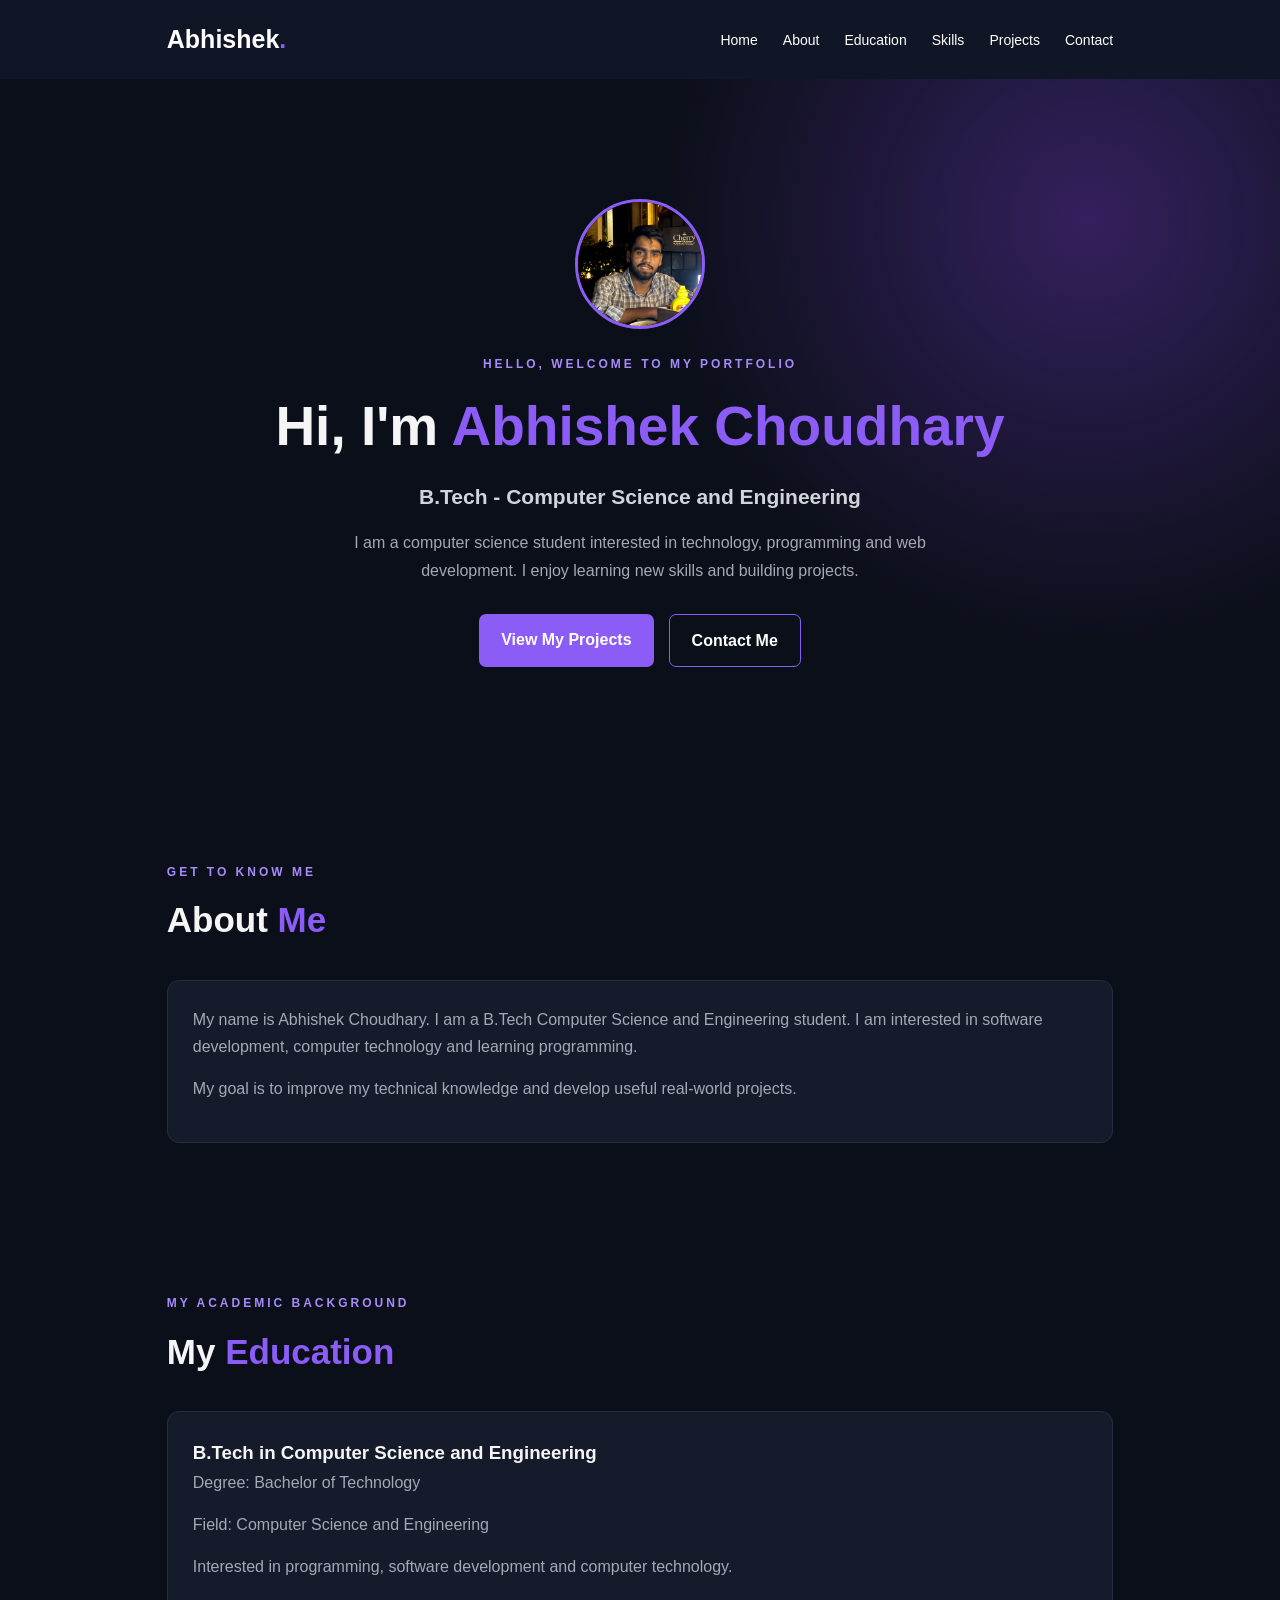
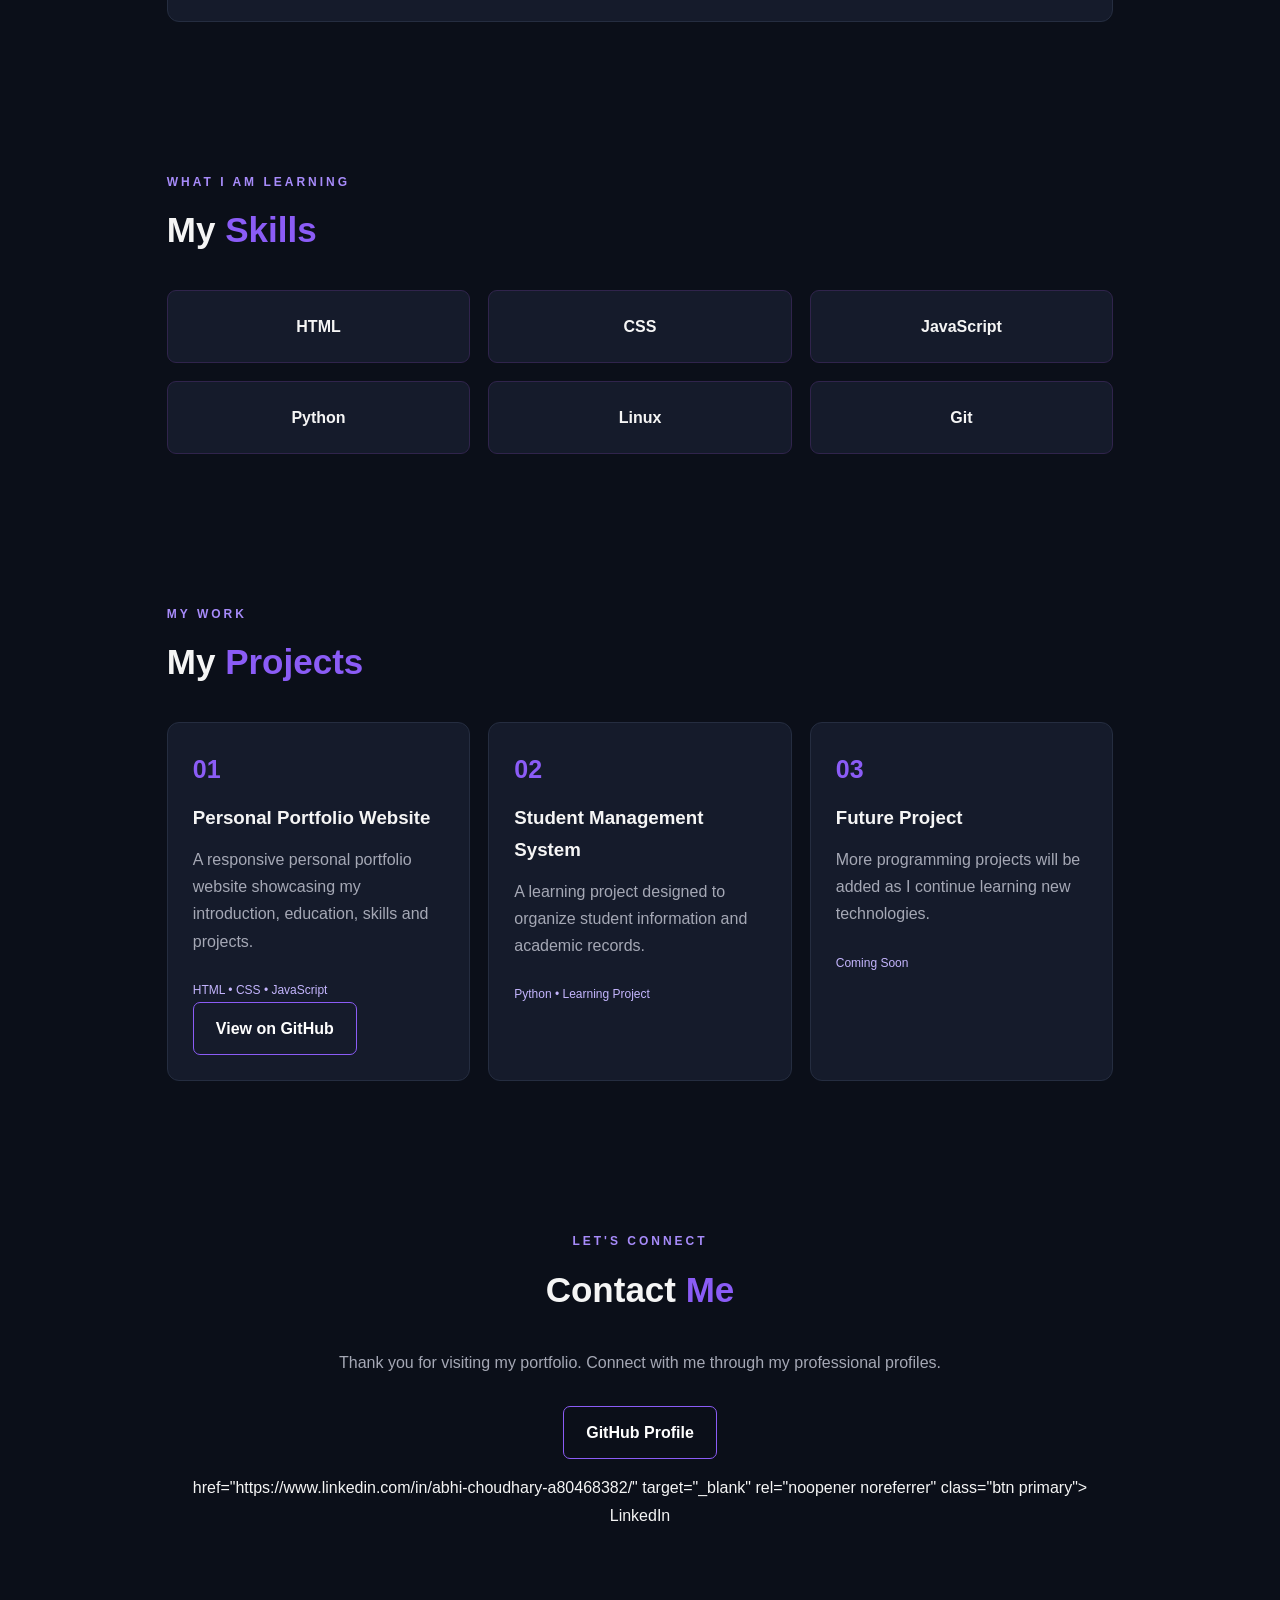
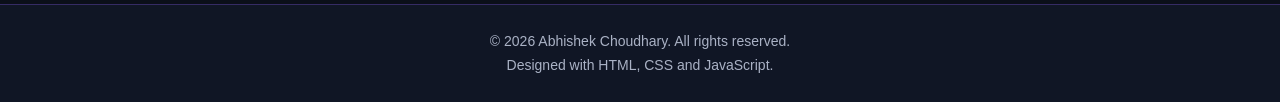
==== index.html @ 9fe81f59 "Initial portfolio website" ====
<!DOCTYPE html>
<html lang="en">
<head>
    <meta charset="UTF-8">
    <meta name="viewport" content="width=device-width, initial-scale=1.0">
    <meta name="description" content="Personal portfolio of Abhishek Choudhary, showcasing skills and projects.">
    <title>Abhishek Choudhary | Portfolio</title> 
   <link rel="stylesheet" href="style.css">
<link rel="icon" type="image/png" href="profile.jpg">
</head>
<body>

    <header>
        <nav class="navbar">
            <a href="#home" class="logo">Abhishek<span>.</span></a>

            <button class="menu-btn" id="menuBtn" aria-label="Toggle navigation">
                ☰
            </button>

            <ul class="nav-links" id="navLinks">
                <li><a href="#home">Home</a></li>
                <li><a href="#about">About</a></li>
            <li><a href="#education">Education</a></li>
                <li><a href="#skills">Skills</a></li>
                <li><a href="#projects">Projects</a></li>
                <li><a href="#contact">Contact</a></li>
            </ul>
        </nav>
    </header>

    <main>
        <section class="hero" id="home">
            <div class="hero-content">
    <img src="profile.jpg" alt="Abhishek Profile Photo" class="profile-img">
                <p class="intro">HELLO, WELCOME TO MY PORTFOLIO</p>
                <h1>Hi, I'm <span>Abhishek Choudhary</span></h1>
                <h2>B.Tech - Computer Science and Engineering</h2>
                <p class="hero-description">
                    I am a computer science student interested in
                    technology, programming and web development.
                    I enjoy learning new skills and building projects.
                </p>

                <div class="hero-buttons">
                    <a href="#projects" class="btn primary">View My Projects</a>
                    <a href="#contact" class="btn secondary">Contact Me</a>
                </div>
            </div>
        </section>

        <section class="section" id="about">
            <p class="section-label">GET TO KNOW ME</p>
            <h2>About <span>Me</span></h2>
            <div class="about-card">
                <p>
                    My name is Abhishek Choudhary. I am a B.Tech
                    Computer Science and Engineering student.
                    I am interested in software development,
                    computer technology and learning programming.
                </p>
                <p>
                    My goal is to improve my technical knowledge
                    and develop useful real-world projects.
                </p>
            </div>
        </section>
<section class="section" id="education">
    <p class="section-label">MY ACADEMIC BACKGROUND</p>
    <h2>My <span>Education</span></h2>

    <div class="about-card">
        <h3>B.Tech in Computer Science and Engineering</h3>
        <p>Degree: Bachelor of Technology</p>
        <p>Field: Computer Science and Engineering</p>
        <p>
            Interested in programming, software development
            and computer technology.
        </p>
    </div>
</section>
        <section class="section" id="skills">
            <p class="section-label">WHAT I AM LEARNING</p>
            <h2>My <span>Skills</span></h2>

            <div class="skills-grid">
                <div class="skill">HTML</div>
                <div class="skill">CSS</div>
                <div class="skill">JavaScript</div>
                <div class="skill">Python</div>
                <div class="skill">Linux</div>
                <div class="skill">Git</div>
            </div>
        </section>

        
<section class="section" id="projects">
    <p class="section-label">MY WORK</p>
    <h2>My <span>Projects</span></h2>

    <div class="projects-grid">

        <article class="project-card">
            <div class="project-number">01</div>
            <h3>Personal Portfolio Website</h3>
            <p>
                A responsive personal portfolio website
                showcasing my introduction, education,
                skills and projects.
            </p>
            <span class="tag">HTML • CSS • JavaScript</span>
<a href="https://github.com/Abhishek27-nov"
   target="_blank"
   class="btn secondary">
   View on GitHub
</a>
        </article>


        <article class="project-card">
            <div class="project-number">02</div>
            <h3>Student Management System</h3>
            <p>
                A learning project designed to organize
                student information and academic records.
            </p>
            <span class="tag">Python • Learning Project</span>
        </article>

        <article class="project-card">
            <div class="project-number">03</div>
            <h3>Future Project</h3>
            <p>
                More programming projects will be added
                as I continue learning new technologies.
            </p>
            <span class="tag">Coming Soon</span>
        </article>

    </div>
</section>


                
                  
        <section class="section contact" id="contact">
            <p class="section-label">LET'S CONNECT</p>
            <h2>Contact <span>Me</span></h2>
          <p>
    Thank you for visiting my portfolio.
    Connect with me through my professional profiles.
</p>

<div class="hero-buttons">
    <a href="https://github.com/Abhishek27-nov"
       target="_blank"
       rel="noopener noreferrer"
       class="btn secondary">
       GitHub Profile
    </a>

    <a> href="https://www.linkedin.com/in/abhi-choudhary-a80468382/"
       target="_blank"
       rel="noopener noreferrer"
       class="btn primary">
       LinkedIn
    </a>
</div>
        </section>
    </main>

  <footer>
    <p>© <span id="year"></span> Abhishek Choudhary. All rights reserved.</p>
    <p>Designed with HTML, CSS and JavaScript.</p>
</footer>

    <script src="script.js"></script>
</body>
</html>
---- style.css ----
* {
    margin: 0;
    padding: 0;
    box-sizing: border-box;
}

html {
    scroll-behavior: smooth;
}

body {
    background: #0b0f19;
    color: #f5f5f5;
    font-family: Arial, sans-serif;
    line-height: 1.7;
}

:root {
    --accent: #8b5cf6;
    --muted: #a5a8b5;
    --card: #151b2b;
}

header {
    background: #101625;
    position: sticky;
    top: 0;
    z-index: 10;
}

.navbar {
    max-width: 1100px;
    margin: auto;
    padding: 18px 6%;
    display: flex;
    justify-content: space-between;
    align-items: center;
}

.logo {
    font-size: 25px;
    font-weight: bold;
    color: white;
    text-decoration: none;
}

.logo span,
h1 span,
h2 span {
    color: var(--accent);
}

.nav-links {
    display: flex;
    gap: 25px;
    list-style: none;
}

.nav-links a {
    color: white;
    text-decoration: none;
    font-size: 14px;
}

.nav-links a:hover {
    color: var(--accent);
}

.menu-btn {
    display: none;
    color: white;
    background: none;
    border: none;
    font-size: 25px;
}

.hero {
    min-height: 540px;
    padding: 100px 8%;
    display: flex;
    align-items: center;
    background:
        radial-gradient(circle at 85% 20%, #34205d 0%, transparent 35%),
        #0b0f19;
}

.hero-content {
    max-width: 850px;
    margin: auto;
}

.intro,
.section-label {
    color: #a78bfa;
    letter-spacing: 3px;
    font-size: 12px;
    font-weight: bold;
}

.hero h1 {
    font-size: clamp(34px, 7vw, 55px);
    line-height: 1.25;
    margin: 18px 0;
}

.hero h2 {
    font-size: 21px;
    color: #d1d5db;
    margin-bottom: 15px;
}

.hero-description {
    color: var(--muted);
    max-width: 600px;
}

.hero-buttons {
    display: flex;
    flex-wrap: wrap;
    gap: 15px;
    margin-top: 30px;
}

.btn {
    padding: 12px 22px;
    border-radius: 7px;
    text-decoration: none;
    display: inline-block;
    font-weight: bold;
    transition: 0.3s;
}

.primary {
    background: var(--accent);
    color: white;
}

.secondary {
    border: 1px solid var(--accent);
    color: white;
}

.btn:hover {
    transform: translateY(-3px);
    opacity: 0.85;
}

.section {
    max-width: 1100px;
    margin: auto;
    padding: 75px 6%;
}

.section h2 {
    font-size: 35px;
    margin: 8px 0 30px;
}

.about-card,
.project-card {
    background: var(--card);
    padding: 25px;
    border: 1px solid #252d40;
    border-radius: 12px;
}

.about-card p {
    color: var(--muted);
    margin-bottom: 15px;
}

.skills-grid,
.projects-grid {
    display: grid;
    grid-template-columns: repeat(3, 1fr);
    gap: 18px;
}

.skill {
    padding: 22px;
    text-align: center;
    border: 1px solid #30244c;
    background: var(--card);
    border-radius: 9px;
    font-weight: bold;
}

.skill,
.project-card {
    transition: transform 0.3s ease, box-shadow 0.3s ease;
}

.skill:hover,
.project-card:hover {
    border-color: var(--accent);
    transform: translateY(-8px);
    box-shadow: 0 10px 30px rgba(139, 92, 246, 0.2);
}

.project-number {
    color: var(--accent);
    font-size: 25px;
    font-weight: bold;
}

.project-card h3 {
    margin: 12px 0;
}

.project-card p {
    color: var(--muted);
    margin-bottom: 20px;
}

.tag {
    color: #c4b5fd;
    font-size: 12px;
}

.contact {
    text-align: center;
}

.contact p:not(.section-label) {
    color: var(--muted);
    margin-bottom: 25px;
}

footer {
    text-align: center;
    padding: 25px 10px;
    background: #101625;
    color: var(--muted);
    font-size: 13px;
}

@media (max-width: 650px) {
    .menu-btn {
        display: block;
    }

    .nav-links {
        display: none;
        position: absolute;
        top: 65px;
        left: 0;
        width: 100%;
        background: #101625;
        flex-direction: column;
        padding: 20px 6%;
        gap: 15px;
    }

    .nav-links.active {
        display: flex;
    }

    .hero {
        padding: 75px 7%;
        min-height: 500px;
    }

    .hero h2 {
        font-size: 17px;
    }

    .section {
        padding: 55px 7%;
    }

    .skills-grid,
    .projects-grid {
        grid-template-columns: 1fr;
    }
}
/* Profile photo */
.profile-img {
    display: block;
    width: 130px;
    height: 130px;
    border-radius: 50%;
    object-fit: cover;
    border: 3px solid #8b5cf6;
    margin: 0 auto 25px;
}

/* Hero alignment */
.hero-content {
    width: 100%;
    max-width: 850px;
    margin: auto;
    display: flex;
    flex-direction: column;
    align-items: center;
    justify-content: center;
    text-align: center;
    padding: 20px;
}

.hero-content h1,
.hero-content h2,
.hero-content p {
    text-align: center;
}

.hero-buttons {
    justify-content: center;
}
html {
    scroll-behavior: smooth;
}

@media (max-width: 650px) {
    .hero {
        padding: 70px 5%;
        min-height: auto;
    }

    .hero-content h1 {
        font-size: 30px;
    }

    .hero-content h2 {
        font-size: 19px;
    }

    .section {
        padding: 50px 5%;
    }

    .section h2 {
        font-size: 28px;
    }

    .profile-img {
        width: 115px;
        height: 115px;
    }
}
html {
    scroll-behavior: smooth;
}
.project-card {
    transition: transform 0.3s ease, box-shadow 0.3s ease;
}

.project-card:hover {
    transform: translateY(-6px);
    box-shadow: 0 10px 25px rgba(139, 92, 246, 0.2);
}
.profile-img {
    transition: transform 0.4s ease, box-shadow 0.4s ease;
}

.profile-img:hover {
    transform: scale(1.05);
    box-shadow: 0 0 25px rgba(139, 92, 246, 0.5);
}
footer {
    border-top: 1px solid rgba(139, 92, 246, 0.3);
    padding: 25px 6%;
    text-align: center;
    color: #aab2c5;
    font-size: 14px;
}
.nav-links a {
    transition: color 0.3s ease;
}

.nav-links a:hover {
    color: var(--accent);
}
.skill {
    transition: transform 0.3s ease, box-shadow 0.3s ease;
    cursor: pointer;
}

.skill:hover {
    transform: translateY(-5px);
    box-shadow: 0 8px 18px rgba(139, 92, 246, 0.25);
}
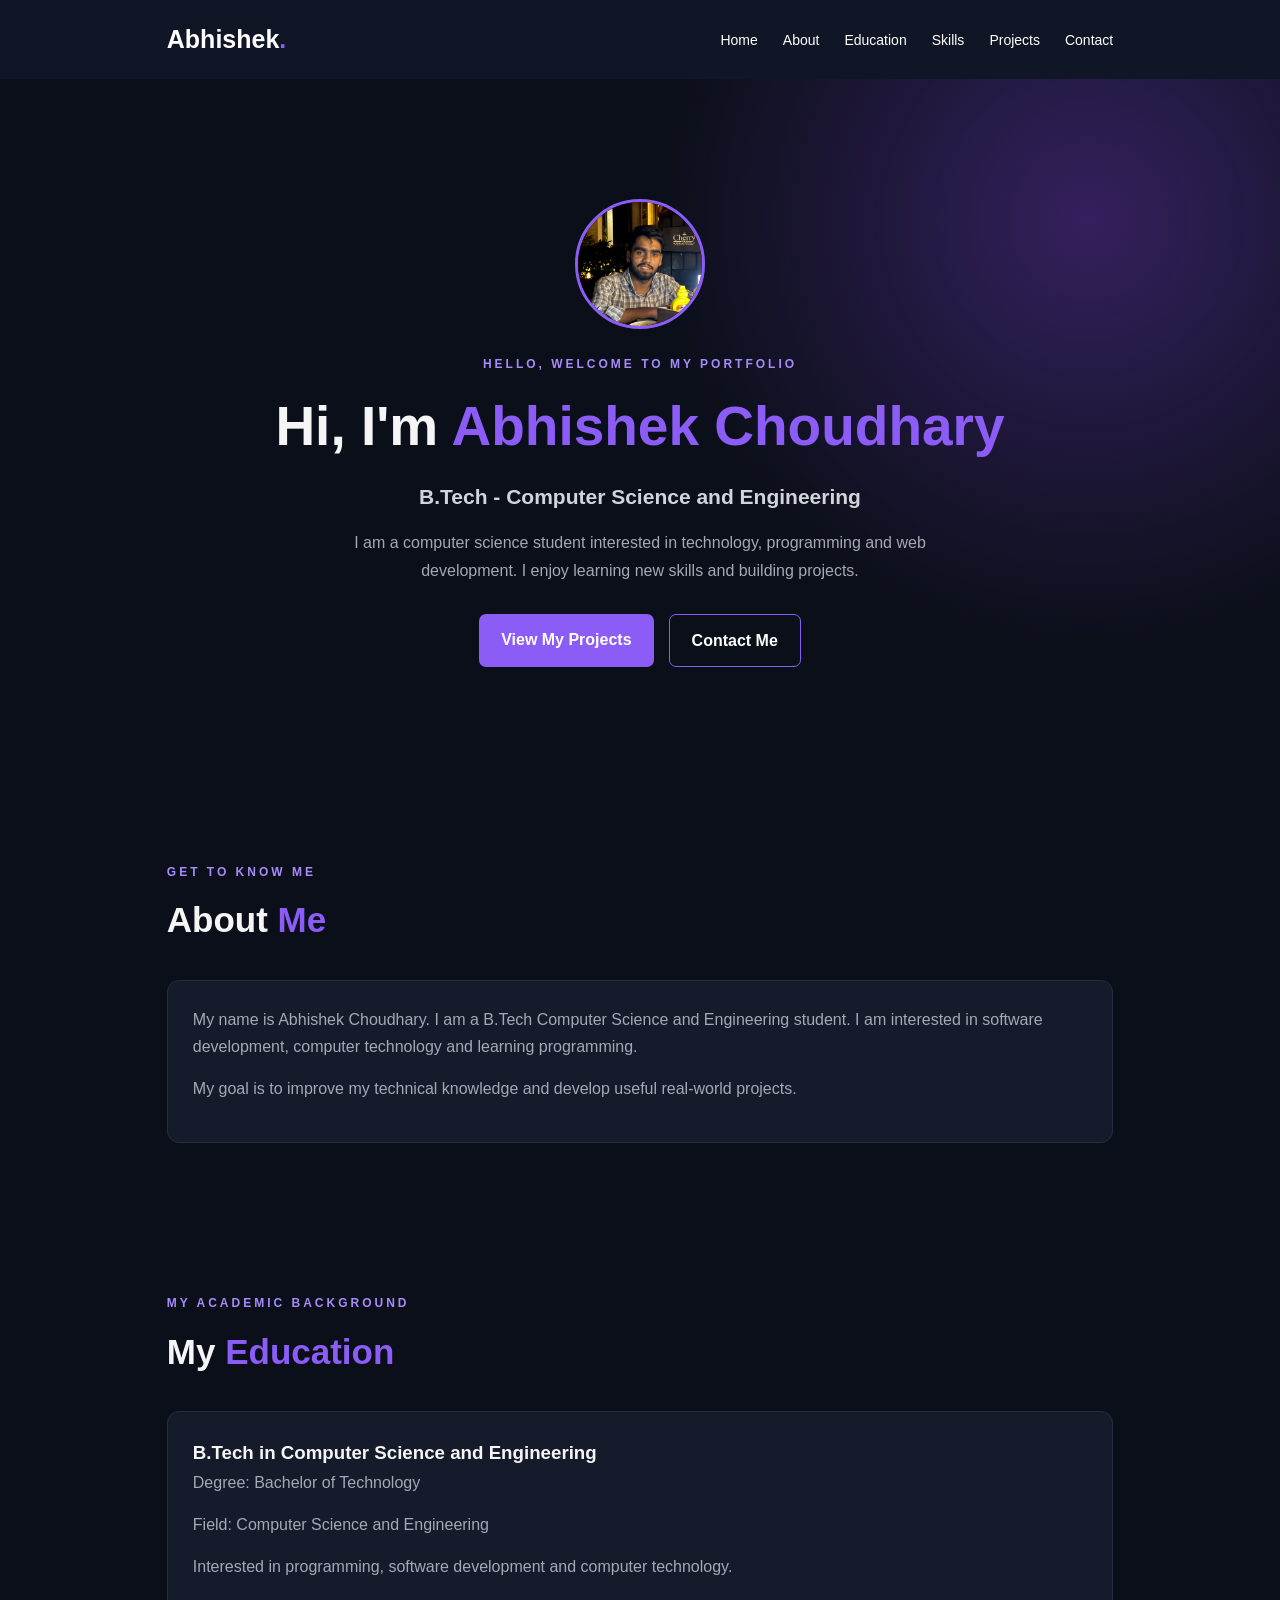
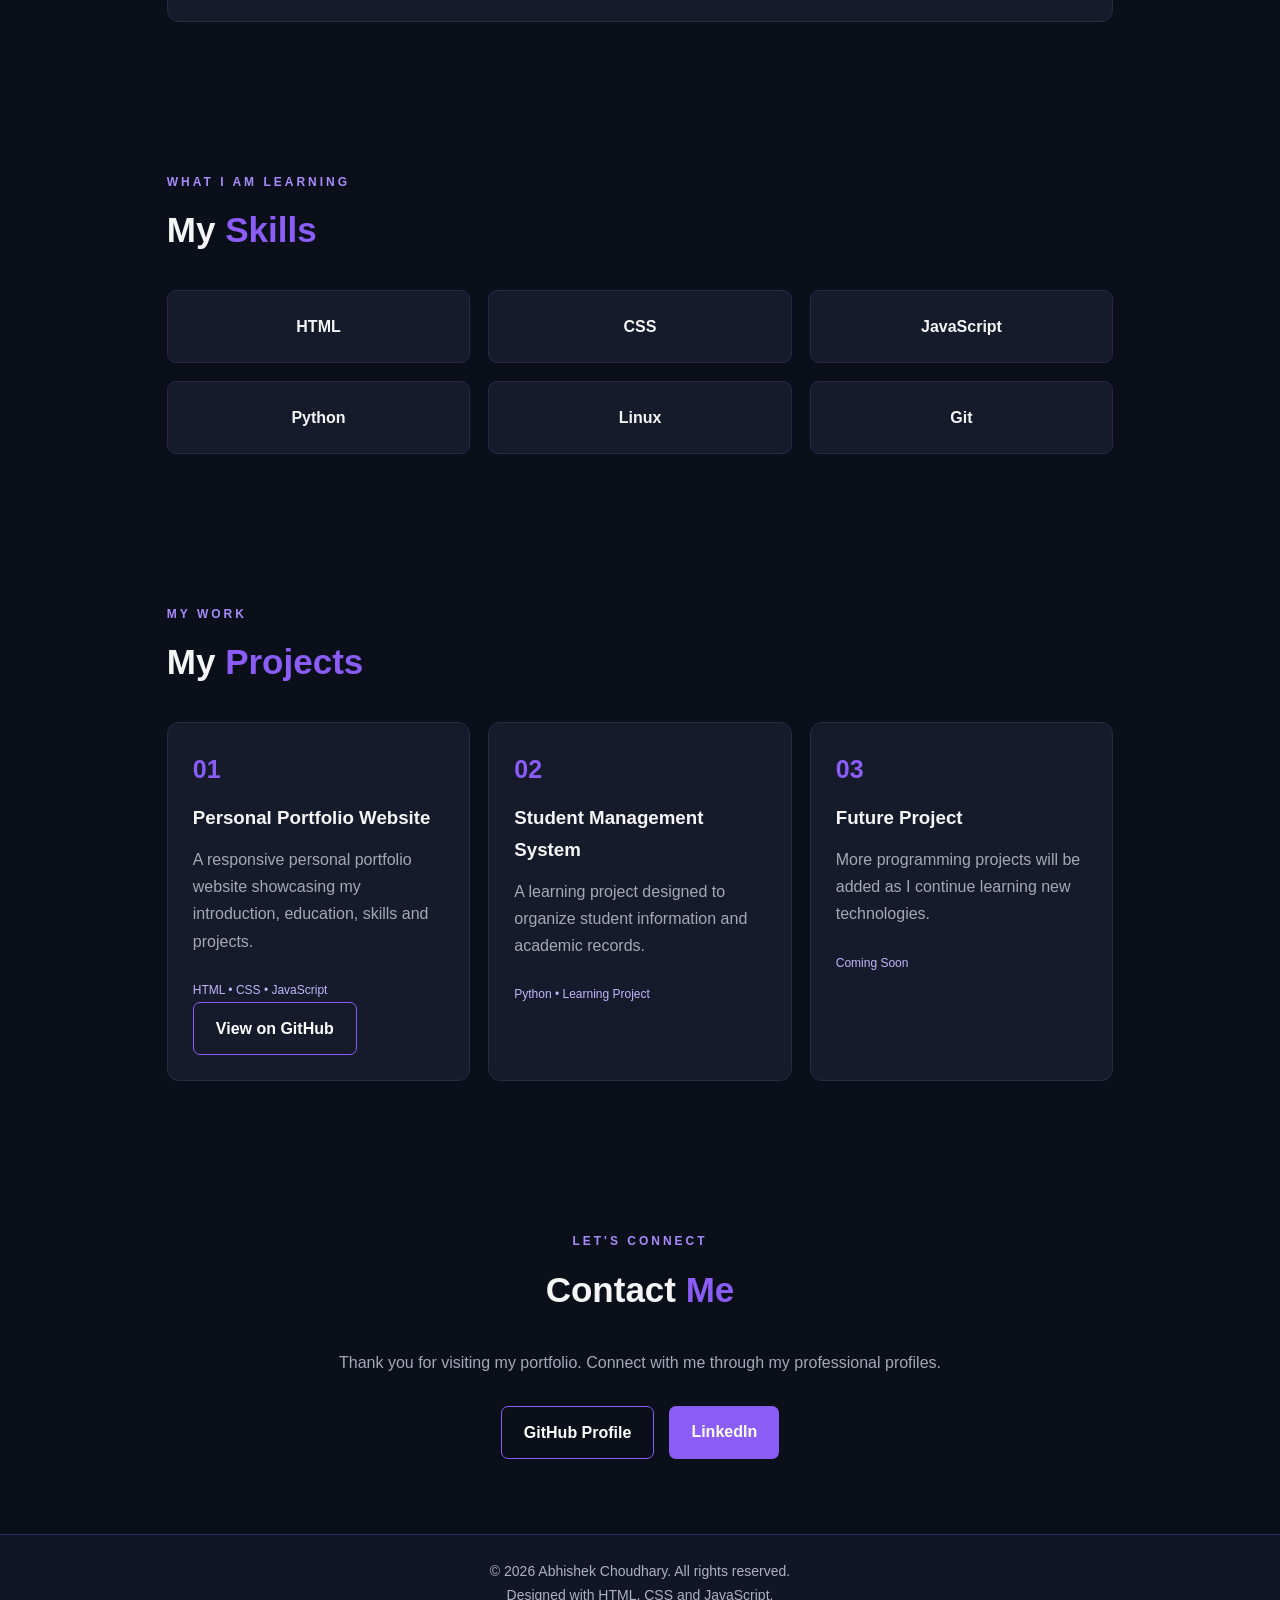
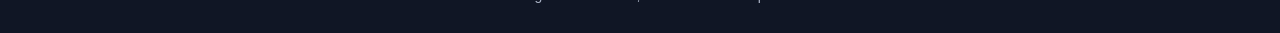
==== commit 932edb0e: "Fix LinkedIn button in contact section" ====
--- a/index.html
+++ b/index.html
@@ -159,7 +159,7 @@
        GitHub Profile
     </a>
 
-    <a> href="https://www.linkedin.com/in/abhi-choudhary-a80468382/"
+    <a href="https://www.linkedin.com/in/abhi-choudhary-a80468382/"
        target="_blank"
        rel="noopener noreferrer"
        class="btn primary">
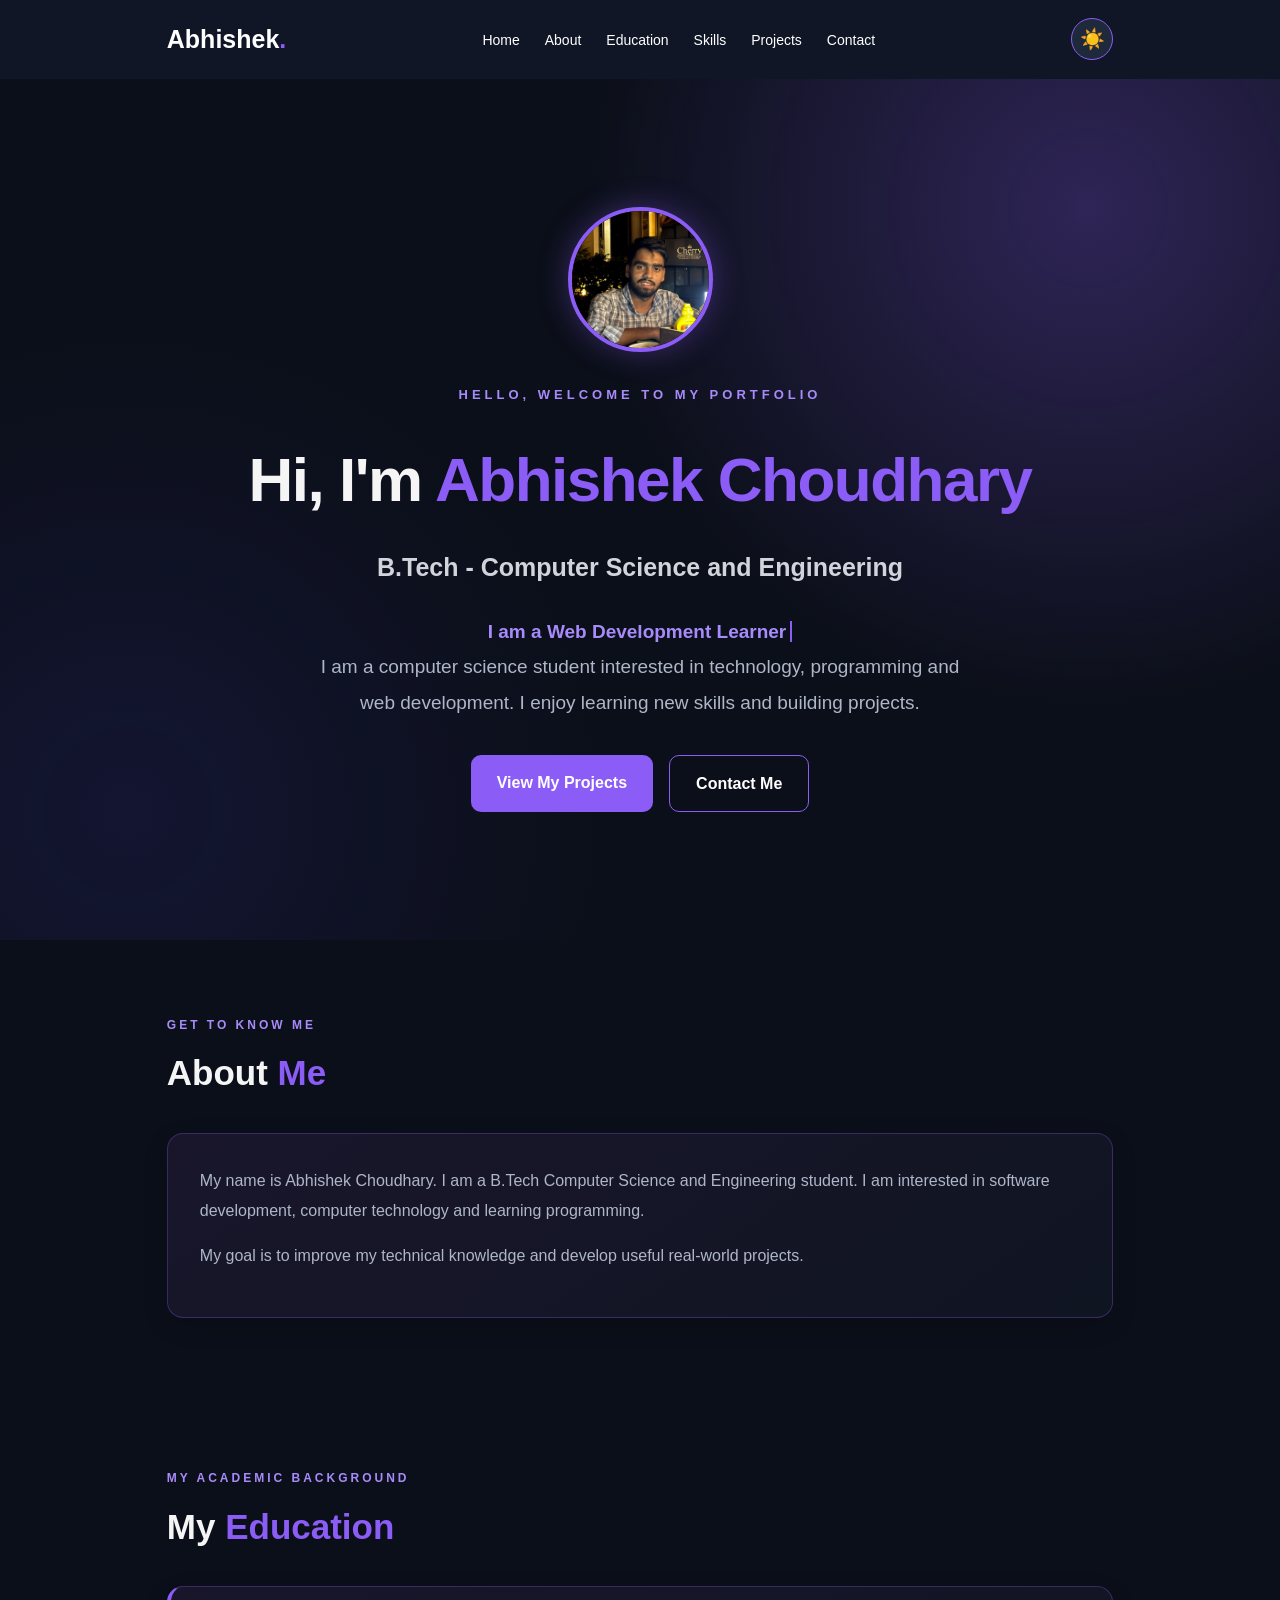
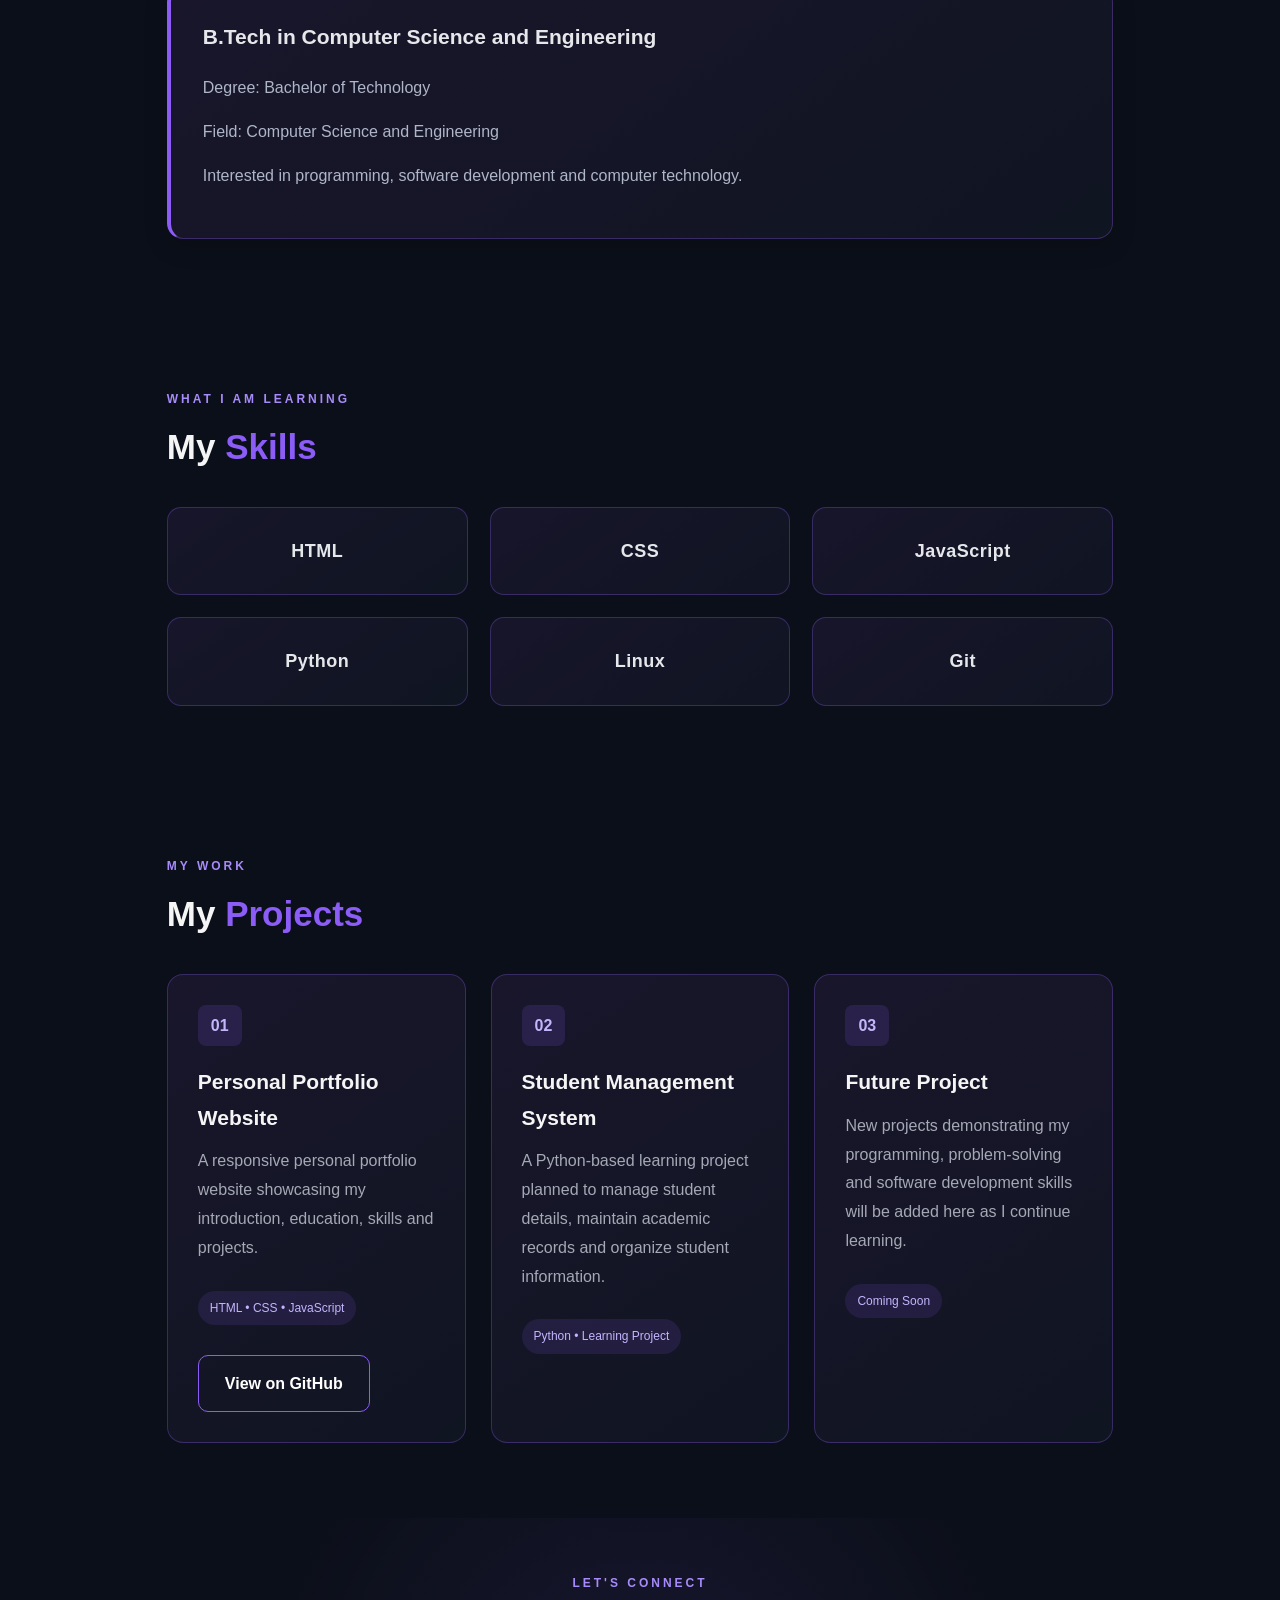
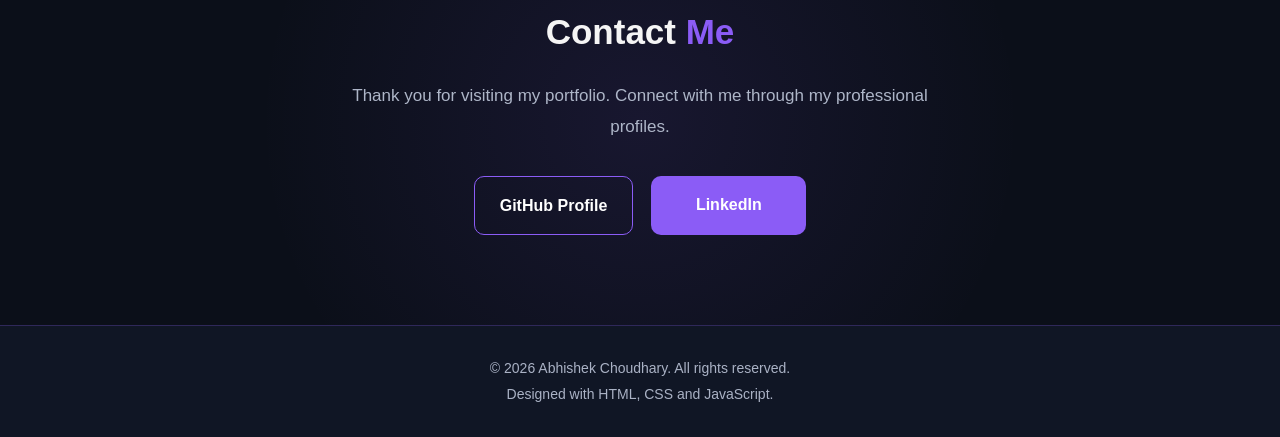
==== commit 3beb4871: "Complete portfolio website and SEO improvements" ====
--- a/index.html
+++ b/index.html
@@ -3,7 +3,14 @@
 <head>
     <meta charset="UTF-8">
     <meta name="viewport" content="width=device-width, initial-scale=1.0">
-    <meta name="description" content="Personal portfolio of Abhishek Choudhary, showcasing skills and projects.">
+    <meta name="description" content="Explore the personal portfolio of Abhishek Choudhary, a Computer Science and Engineering student learning web development, programming, Python and software development.">
+<meta name="author" content="Abhishek Choudhary">
+<meta name="robots" content="index, follow">
+<meta property="og:title" content="Abhishek Choudhary | Portfolio">
+<meta property="og:description" content="Computer Science and Engineering student learning web development and programming.">
+<meta property="og:type" content="website">
+<meta property="og:url" content="https://abhishek27-nov.github.io/portfolio-/">
+<meta property="og:image" content="https://abhishek27-nov.github.io/portfolio-/profile.jpg">
     <title>Abhishek Choudhary | Portfolio</title> 
    <link rel="stylesheet" href="style.css">
 <link rel="icon" type="image/png" href="profile.jpg">
@@ -26,6 +33,9 @@
                 <li><a href="#projects">Projects</a></li>
                 <li><a href="#contact">Contact</a></li>
             </ul>
+            <button id="themeToggle" class="theme-btn" aria-label="Switch to light mode">
+                ☀️
+            </button>
         </nav>
     </header>
 
@@ -36,6 +46,9 @@
                 <p class="intro">HELLO, WELCOME TO MY PORTFOLIO</p>
                 <h1>Hi, I'm <span>Abhishek Choudhary</span></h1>
                 <h2>B.Tech - Computer Science and Engineering</h2>
+<p class="typing-line">
+    I am a <span id="typingText"></span>
+</p>
                 <p class="hero-description">
                     I am a computer science student interested in
                     technology, programming and web development.
@@ -120,20 +133,22 @@
         <article class="project-card">
             <div class="project-number">02</div>
             <h3>Student Management System</h3>
-            <p>
-                A learning project designed to organize
-                student information and academic records.
-            </p>
+      <p>
+    A Python-based learning project planned to manage
+    student details, maintain academic records and
+    organize student information.
+</p>
             <span class="tag">Python • Learning Project</span>
         </article>
 
         <article class="project-card">
             <div class="project-number">03</div>
             <h3>Future Project</h3>
-            <p>
-                More programming projects will be added
-                as I continue learning new technologies.
-            </p>
+       <p>
+    New projects demonstrating my programming,
+    problem-solving and software development skills
+    will be added here as I continue learning.
+</p>
             <span class="tag">Coming Soon</span>
         </article>
 
@@ -152,7 +167,7 @@
 </p>
 
 <div class="hero-buttons">
-    <a href="https://github.com/Abhishek27-nov"
+    <a href="https://github.com/Abhishek27-nov/portfolio-"
        target="_blank"
        rel="noopener noreferrer"
        class="btn secondary">
@@ -173,6 +188,9 @@
     <p>© <span id="year"></span> Abhishek Choudhary. All rights reserved.</p>
     <p>Designed with HTML, CSS and JavaScript.</p>
 </footer>
+<button id="backToTop" title="Go to top" aria-label="Back to top">
+    ↑
+</button>
 
     <script src="script.js"></script>
 </body>
--- a/style.css
+++ b/style.css
@@ -379,3 +379,523 @@
     transform: translateY(-5px);
     box-shadow: 0 8px 18px rgba(139, 92, 246, 0.25);
 }
+
+/* ===== Modern Hero Design ===== */
+
+.hero {
+    position: relative;
+    overflow: hidden;
+    background:
+        radial-gradient(circle at 85% 15%, rgba(139, 92, 246, 0.28), transparent 38%),
+        radial-gradient(circle at 10% 85%, rgba(79, 70, 229, 0.12), transparent 35%),
+        #0b0f19;
+}
+
+.hero-content {
+    max-width: 900px;
+    padding: 28px 20px;
+}
+
+.profile-img {
+    width: 145px;
+    height: 145px;
+    border: 4px solid #8b5cf6;
+    box-shadow: 0 0 30px rgba(139, 92, 246, 0.35);
+    margin-bottom: 32px;
+}
+
+.intro {
+    font-size: 13px;
+    letter-spacing: 4px;
+    margin-bottom: 18px;
+    text-transform: uppercase;
+}
+
+.hero h1 {
+    font-size: clamp(36px, 7vw, 62px);
+    line-height: 1.15;
+    letter-spacing: -1.5px;
+    margin: 20px 0;
+}
+
+.hero h2 {
+    font-size: clamp(18px, 3vw, 25px);
+    line-height: 1.5;
+    margin: 14px 0 18px;
+}
+
+.hero-description {
+    max-width: 650px;
+    font-size: clamp(16px, 2vw, 19px);
+    line-height: 1.9;
+    color: #aeb6c8;
+    margin: 0 auto;
+}
+
+.hero-buttons {
+    gap: 16px;
+    margin-top: 34px;
+}
+
+.btn {
+    padding: 14px 26px;
+    border-radius: 10px;
+    transition: all 0.3s ease;
+}
+
+.primary:hover {
+    box-shadow: 0 8px 25px rgba(139, 92, 246, 0.4);
+}
+
+.secondary:hover {
+    background: rgba(139, 92, 246, 0.15);
+}
+
+@media (max-width: 650px) {
+    .hero {
+        padding: 55px 5%;
+    }
+
+    .hero-content {
+        padding: 12px 8px;
+    }
+
+    .profile-img {
+        width: 125px;
+        height: 125px;
+    }
+
+    .intro {
+        font-size: 11px;
+        letter-spacing: 2.5px;
+    }
+
+    .hero h1 {
+        font-size: clamp(32px, 9vw, 42px);
+        letter-spacing: -0.5px;
+    }
+
+    .hero-buttons {
+        gap: 12px;
+    }
+
+    .btn {
+        padding: 13px 18px;
+    }
+}
+
+
+
+/* ===== Modern Skills Cards ===== */
+
+.skills-grid {
+    gap: 22px;
+    margin-top: 30px;
+}
+
+.skill {
+    position: relative;
+    padding: 28px 18px;
+    border: 1px solid rgba(139, 92, 246, 0.3);
+    border-radius: 14px;
+    background: linear-gradient(145deg, #17152a, #101522);
+    color: #e5e7eb;
+    font-size: 18px;
+    letter-spacing: 0.5px;
+    cursor: default;
+    transition: all 0.3s ease;
+}
+
+.skill:hover {
+    transform: translateY(-7px);
+    border-color: #a78bfa;
+    background: linear-gradient(145deg, #292047, #17152a);
+    box-shadow: 0 12px 28px rgba(139, 92, 246, 0.22);
+}
+
+@media (max-width: 650px) {
+    .skills-grid {
+        grid-template-columns: repeat(2, 1fr);
+        gap: 14px;
+    }
+
+    .skill {
+        padding: 22px 12px;
+        font-size: 16px;
+    }
+}
+
+
+/* ===== Modern Project Cards ===== */
+
+.projects-grid {
+    gap: 25px;
+    margin-top: 30px;
+}
+
+.project-card {
+    position: relative;
+    padding: 30px;
+    border: 1px solid rgba(139, 92, 246, 0.3);
+    border-radius: 16px;
+    background: linear-gradient(145deg, #19162b, #101522);
+    transition: all 0.3s ease;
+}
+
+.project-card:hover {
+    transform: translateY(-8px);
+    border-color: #a78bfa;
+    box-shadow: 0 15px 35px rgba(139, 92, 246, 0.2);
+}
+
+.project-number {
+    display: inline-block;
+    padding: 7px 13px;
+    border-radius: 8px;
+    background: rgba(139, 92, 246, 0.15);
+    color: #c4b5fd;
+    font-size: 16px;
+}
+
+.project-card h3 {
+    font-size: 21px;
+    margin: 18px 0 12px;
+}
+
+.project-card p {
+    line-height: 1.8;
+}
+
+.tag {
+    display: inline-block;
+    margin: 8px 0 18px;
+    padding: 7px 12px;
+    border-radius: 20px;
+    background: rgba(139, 92, 246, 0.13);
+    color: #c4b5fd;
+}
+
+.project-card .btn {
+    margin-top: 12px;
+}
+
+@media (max-width: 650px) {
+    .project-card {
+        padding: 24px 20px;
+    }
+}
+
+
+/* ===== Modern Contact Section ===== */
+
+.contact {
+    position: relative;
+    padding-top: 55px;
+    padding-bottom: 90px;
+    text-align: center;
+    background: radial-gradient(
+        circle at center,
+        rgba(139, 92, 246, 0.10),
+        transparent 65%
+    );
+}
+
+.contact h2 {
+    margin-bottom: 20px;
+}
+
+.contact p:not(.section-label) {
+    max-width: 600px;
+    margin: 0 auto 28px;
+    color: #aeb6c8;
+    font-size: 17px;
+    line-height: 1.8;
+}
+
+.contact .hero-buttons {
+    justify-content: center;
+    gap: 18px;
+}
+
+.contact .btn {
+    min-width: 155px;
+    padding: 15px 25px;
+    border-radius: 10px;
+}
+
+.contact .btn:hover {
+    transform: translateY(-5px);
+    box-shadow: 0 8px 24px rgba(139, 92, 246, 0.25);
+}
+
+footer {
+    border-top: 1px solid rgba(139, 92, 246, 0.25);
+    padding: 30px 15px;
+    line-height: 1.8;
+}
+
+@media (max-width: 650px) {
+    .contact {
+        padding: 45px 5% 65px;
+    }
+
+    .contact .hero-buttons {
+        gap: 12px;
+    }
+}
+
+
+/* ===== About and Education Upgrade ===== */
+
+.about-card {
+    padding: 32px;
+    border: 1px solid rgba(139, 92, 246, 0.3);
+    border-radius: 16px;
+    background: linear-gradient(145deg, #19162b, #101522);
+    box-shadow: 0 8px 25px rgba(0, 0, 0, 0.15);
+    transition: all 0.3s ease;
+}
+
+.about-card:hover {
+    border-color: #8b5cf6;
+    transform: translateY(-4px);
+    box-shadow: 0 12px 28px rgba(139, 92, 246, 0.15);
+}
+
+.about-card p {
+    color: #aeb6c8;
+    font-size: 16px;
+    line-height: 1.9;
+    margin-bottom: 14px;
+}
+
+.about-card h3 {
+    color: #e5e7eb;
+    font-size: 21px;
+    margin-bottom: 18px;
+}
+
+#education .about-card {
+    border-left: 4px solid #8b5cf6;
+}
+
+@media (max-width: 650px) {
+    .about-card {
+        padding: 23px 19px;
+    }
+
+    .about-card h3 {
+        font-size: 19px;
+    }
+}
+/* ===== Light Mode Theme ===== */
+
+body.light-mode {
+    background: #f5f7fb;
+    color: #1e293b;
+}
+
+body.light-mode header {
+    background: #ffffff;
+    border-bottom: 1px solid #e2e8f0;
+}
+
+body.light-mode .logo,
+body.light-mode .nav-links a {
+    color: #1e293b;
+}
+
+body.light-mode .section-label {
+    color: #7c3aed;
+}
+
+body.light-mode .about-card,
+body.light-mode .project-card,
+body.light-mode .skill {
+    background: #ffffff;
+    color: #1e293b;
+    border-color: #ddd6fe;
+    box-shadow: 0 5px 20px rgba(0, 0, 0, 0.05);
+}
+
+body.light-mode .about-card p,
+body.light-mode .project-card p {
+    color: #475569;
+}
+
+body.light-mode .about-card h3,
+body.light-mode .project-card h3 {
+    color: #1e293b;
+}
+
+body.light-mode footer {
+    background: #ffffff;
+    color: #475569;
+}
+
+body.light-mode .contact {
+    background: #ede9fe;
+}
+/* ===== Theme Toggle Button ===== */
+
+.theme-btn {
+    background: #1e293b;
+    color: #fff;
+    border: 1px solid var(--accent);
+    border-radius: 50%;
+    width: 42px;
+    height: 42px;
+    font-size: 20px;
+    cursor: pointer;
+    display: flex;
+    align-items: center;
+    justify-content: center;
+    flex-shrink: 0;
+    transition: 0.3s ease;
+}
+
+.theme-btn:hover {
+    transform: rotate(15deg);
+    box-shadow: 0 0 15px rgba(139, 92, 246, 0.35);
+}
+
+body.light-mode .theme-btn {
+    background: #ede9fe;
+    color: #4c1d95;
+}
+/* ===== Light Mode Hero Fix ===== */
+
+body.light-mode .hero {
+    background:
+        radial-gradient(circle at 85% 15%, #e9ddff 0%, transparent 38%),
+        radial-gradient(circle at 10% 85%, #e0e7ff 0%, transparent 35%),
+        #f5f7fb;
+}
+
+body.light-mode .hero h1 {
+    color: #1e293b;
+}
+
+body.light-mode .hero h2 {
+    color: #334155;
+}
+
+body.light-mode .hero-description {
+    color: #475569;
+}
+
+body.light-mode .intro {
+    color: #7c3aed;
+}
+
+body.light-mode .secondary {
+    color: #4c1d95;
+}
+
+body.light-mode .menu-btn {
+    color: #1e293b;
+}
+
+/* ===== Typing Animation ===== */
+
+.typing-line {
+    margin-top: 12px;
+    font-size: 19px;
+    font-weight: bold;
+    color: #a78bfa;
+    min-height: 32px;
+}
+
+#typingText {
+    border-right: 2px solid #8b5cf6;
+    padding-right: 4px;
+    animation: blinkCursor 0.7s infinite;
+}
+
+@keyframes blinkCursor {
+    50% {
+        border-color: transparent;
+    }
+}
+
+body.light-mode .typing-line {
+    color: #7c3aed;
+}
+/* ===== Scroll Reveal Animation ===== */
+
+.reveal {
+    opacity: 0;
+    transform: translateY(30px);
+    transition: opacity 0.8s ease, transform 0.8s ease;
+}
+
+.reveal.active {
+    opacity: 1;
+    transform: translateY(0);
+}
+/* ===== Back To Top Button ===== */
+
+#backToTop {
+    position: fixed;
+    bottom: 25px;
+    right: 25px;
+    width: 45px;
+    height: 45px;
+    border: none;
+    border-radius: 50%;
+    background: #8b5cf6;
+    color: white;
+    font-size: 25px;
+    cursor: pointer;
+    display: none;
+    align-items: center;
+    justify-content: center;
+    box-shadow: 0 5px 15px rgba(139, 92, 246, 0.4);
+    z-index: 999;
+    transition: 0.3s ease;
+}
+
+#backToTop:hover {
+    transform: translateY(-5px);
+    background: #7c3aed;
+}
+/* ===== Complete Light Mode Fix ===== */
+
+body.light-mode .hero {
+    background:
+        radial-gradient(circle at 85% 15%, #e9ddff 0%, transparent 38%),
+        radial-gradient(circle at 10% 85%, #e0e7ff 0%, transparent 35%),
+        #f5f7fb;
+}
+
+body.light-mode .hero h1 {
+    color: #1e293b;
+}
+
+body.light-mode .hero h2 {
+    color: #334155;
+}
+
+body.light-mode .hero-description {
+    color: #475569;
+}
+
+body.light-mode .intro {
+    color: #7c3aed;
+}
+
+body.light-mode .secondary {
+    color: #4c1d95;
+}
+
+body.light-mode .menu-btn {
+    color: #1e293b;
+}
+
+body.light-mode .nav-links {
+    background: #ffffff;
+}
+
+body.light-mode .typing-line {
+    color: #7c3aed;
+}
